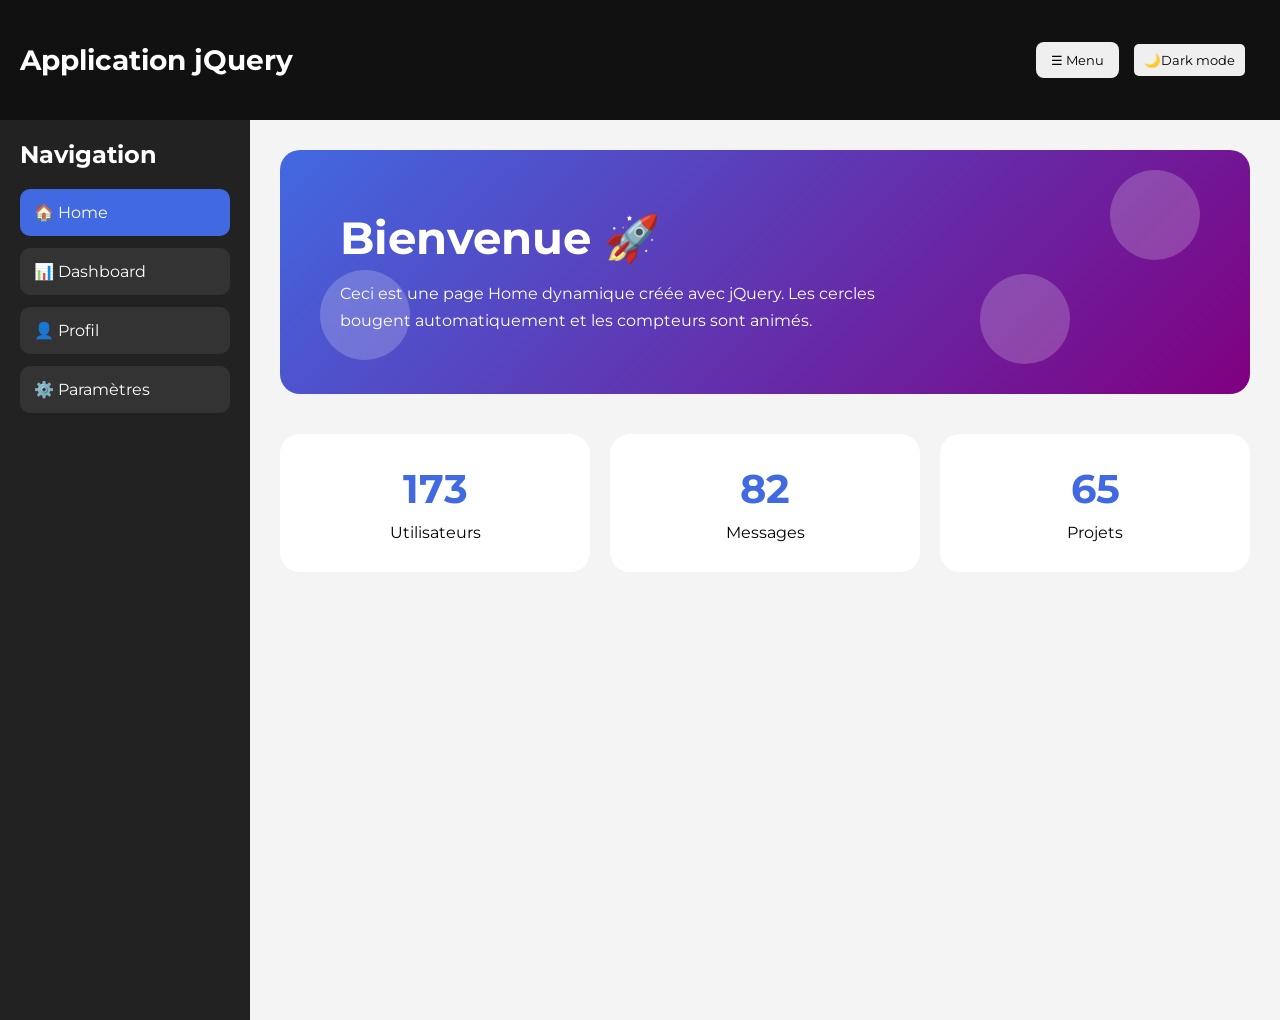
==== Maxim&JD/accueil.html @ c751059a "blablabla" ====
<!DOCTYPE html>
<html lang="fr">
<head>
<meta charset="UTF-8">
<meta name="viewport" content="width=device-width, initial-scale=1.0">
  <link rel="stylesheet" href="style.css">
<link rel="preconnect" href="https://fonts.googleapis.com">
<link rel="preconnect" href="https://fonts.gstatic.com" crossorigin>
<link href="https://fonts.googleapis.com/css2?family=Montserrat:wght@600;700&display=swap" rel="stylesheet">
<script src="https://code.jquery.com/jquery-3.7.1.js" integrity="sha256-eKhayi8LEQwp4NKxN+CfCh+3qOVUtJn3QNZ0TciWLP4=" crossorigin="anonymous"></script>
 
<title>Navbar + Home Dynamique</title>
</head>
<body id="body">
 
<header>
 
    <h1>Application jQuery</h1>
 
    <div class="button-page">
        <button id="toggleMenu">
            ☰ Menu
        </button>
        <button class="btn" id="dark">🌙Dark mode</button>
    </div>
 
</header>
 
<div class="container">
 
    <!-- SIDEBAR -->
 
    <aside class="sidebar">
 
        <h2>Navigation</h2>
 
        <ul>
 
            <li class="navLink activeNav"
                data-page="homePage">
 
                🏠 Home
 
            </li>
 
            <li class="navLink"
                data-page="dashboardPage">
 
                📊 Dashboard
 
            </li>
 
            <li class="navLink"
                data-page="profilePage">
 
                👤 Profil
 
            </li>
 
            <li class="navLink"
                data-page="settingsPage">
 
                ⚙️ Paramètres
 
            </li>
 
        </ul>
 
    </aside>
 
 
    <!-- MAIN -->
 
    <main>
 
        <!-- =========================
             HOME PAGE
        ========================= -->
 
        <section id="homePage"
                 class="page activePage">
 
            <div class="hero">
 
                <div class="circle c1"></div>
                <div class="circle c2"></div>
                <div class="circle c3"></div>
 
                <h2>Bienvenue 🚀</h2>
 
                <p>
 
                    Ceci est une page Home dynamique
                    créée avec jQuery.
 
                    Les cercles bougent automatiquement
                    et les compteurs sont animés.
 
                </p>
 
            </div>
 
 
            <!-- STATS -->
 
            <div class="stats">
 
                <div class="statBox">
 
                    <h3 class="counter"
                        data-target="250">
 
                        0
 
                    </h3>
 
                    <p>Utilisateurs</p>
 
                </div>
 
 
                <div class="statBox">
 
                    <h3 class="counter"
                        data-target="120">
 
                        0
 
                    </h3>
 
                    <p>Messages</p>
 
                </div>
 
 
                <div class="statBox">
 
                    <h3 class="counter"
                        data-target="95">
 
                        0
 
                    </h3>
 
                    <p>Projets</p>
 
                </div>
 
            </div>
 
        </section>
 
 
        <!-- =========================
             DASHBOARD
        ========================= -->
 
        <section id="dashboardPage"
                 class="page">
 
            <div class="fakePage" id="body">
 
                <h2>Dashboard</h2>
 
                <br>
 
                <p>
                    Contenu du dashboard.
                </p>
 
                <section class="section" id="body">
                    <button class="card" id="btn1">
                        <h2>Carte 1</h2>
                        <p>Animation jQuery</p>
                    </button>
                    <button class="card" id="btn2">
                        <h2>Carte 2</h2>
                        <p>Manipulation DOM</p>
                    </button>
                    <button class="card" id="btn3">
                        <h2>Carte 3</h2>
                        <p>Effets visuels</p>
                    </button>
                </section>
                <section class="section2" id="body">
                    <h1>Contrôles</h1>
                    <div class="btncontainer">
                        <button class="btnmove" id="start">Lancer animation</button>
                        <button class="btnmove" id="stop">Stop animation</button>
                        <button class="btnmove" id="hide">Masquer galerie</button>
                        <button class="btnmove" id="show">Afficher galerie</button>
                    </div>
                    <div class="cubecontainer" id="cubecontainer">
                        <span class="cube red" id="cube"></span>
                        <span class="cube blue" id="rond"></span>
                        <span class="cube green"></span>
                        <span class="cube purple" id="cubemauve"></span>
                    </div>
                </section>
                <section class="section3" id="body">
                    <button class="btn" id="affich">Afficher Notifications</button>
                    <p class="notif" id="notif">🔔 Voici la notiffication affichée</p>
           
                    <div class="interface">
                        <h2>Manipulation attr()</h2>
                        <form action="">
                            <label for="nom"></label>
                            <input type="tex" id="nom" name="nom" placeholder="Votre nom">
                        </form>
                        <div class="onoff">
                            <button class="btn" id="disable">Disable</button>
                            <button class="btn" id="enable">Enable</button>
                        </div>
                   
                    </div>
                </section>
 
            </div>
 
        </section>
 
 
        <!-- =========================
             PROFILE
        ========================= -->
 
        <section id="profilePage"
                 class="page">
 
            <div class="fakePage">
 
                <h2>Profil</h2>
 
                <br>
 
                <p>
                    Contenu du profil.
                </p>
 
            </div>
 
        </section>
 
 
        <!-- =========================
             SETTINGS
        ========================= -->
 
        <section id="settingsPage"
                 class="page">
 
            <div class="fakePage">
 
                <h2>Paramètres</h2>
 
                <br>
 
                <p>
                    Contenu des paramètres.
                </p>
 
            </div>
 
        </section>
 
    </main>
 
</div>
 
<script src="script.js"></script>
 
</body>
</html>
---- Maxim&JD/style.css ----
/* IMPORTATION */
@font-face {
    font-family: 'super';
    src: url('fonts/use/SuperMindset.ttf') format('truetype');
    font-weight: normal;
    font-style: normal;
}
/* PREREGLAGE*/
*{
    /* font-family: 'super', sans-serif; */
    font-family: 'Montserrat', sans-serif;
    margin: 0;
    box-sizing: border-box;
}
/* --------------------------------------------------------------------------------------- */

/* ACCUEIL BALISE*/
body{
    
}
header{
    display: flex;
    justify-content: center;
    align-items: center;
    height: 120px;
    font-size: 2rem;
}
main{
    display: flex;
    flex-direction: column;
    width: 100vw;
}
/* ACCUEIL CLASS */
.header{
    height: 90px;
    width: 100vw;
    background-color: #212121;
    color: white;
}
.name-page{
    /* background-color: red; */
    height: 100%;
    width: 80vw;
    line-height: 90px;
    padding: 0 0 0 20px;
}
.button-page{
    /* background-color: purple; */
    height: 100%;
    width: 20vw;
    display: flex;
    justify-content: flex-end;
    padding: 0 15px 0 0;
    align-items: center;
    gap: 15px;
}
.btn{
    padding: 8px 10px;
    border: none;
    border-radius: 5px;
    display: flex;
    gap: 5px;
    justify-content: center;
    align-items: center;
}
.icone{
    display: flex;
    flex-direction: column;
    gap: 2px;
}
.barre{
    display: block;
    background-color: black;
    border-radius: 25px;
    height: 3px;
    width: 10px;
}
.section{
    /* background-color: red; */
    width: 100%;
    padding: 25px 0px 25px 25px;
    display: flex;
    flex-direction: row;
    gap: 20px;
}
.section2{
    display: flex;
    flex-direction: column;
    padding: 25px 0px 25px 25px;
    gap: 20px;
    width: 100%;
}
.cubecontainer{
    display: flex;
    flex-direction: row;
    gap: 25px;
}
.cube{
    display: block;
    height: 100px;
    width: 100px;
    border-radius: 15px;
}
.red{
    background-color: red;
    position: relative;
    top: 0;
    left: 0;
}
.blue{
    background-color: turquoise;
}
.green{
    background-color: green;
}
.purple{
    background-color: purple;
}
.card{
    border: none;
    padding: 10px 8px;
    border-radius: 8px;
    display: flex;
    width: 200px;
    flex-direction: column;
    justify-content: center;
    align-items: flex-start;
}
/* ACCUEIL ID */



/* Dark Mode */
#body.sombre {
    background-color: #121212;
    color: #ffffff;
}
/* --------------------------------------------------------------------------------------- */
/* AUTRES BALISE */
/* AUTRES CLASS */
/* AUTRES ID */


#affich{
    width: 200px;
    height: 23px;
    
    
}
 
.notif{
    background-color: rgb(46, 44, 44);
    color: white;
    width: 300px;
    height: 40px;
    border-radius: 10px;
    padding: 10px 0 0 20px;
}
.section3{
    display: flex;
    flex-direction: column;
    gap: 50px;
    padding: 50px 0 0 25px;
}
.onoff{
    display: flex;
    gap: 25px;
}
.interface{
    gap: 25px;
    display: flex;
    flex-direction: column;
}



/* =========================
   RESET
========================= */

*{
    margin:0;
    padding:0;
    box-sizing:border-box;
}
ul a{
    color: white;
    text-decoration: none;
}

body{
    font-family:Arial;
    background:#f4f4f4;
    overflow-x:hidden;
}
#body.sombre {
    background-color: #121212;
    /* color: #ffffff; */
}

/* =========================
   HEADER
========================= */

header{
    background:#111;
    color:white;
    padding:20px;
    display:flex;
    justify-content:space-between;
    align-items:center;
}

header h1{
    font-size:28px;
}

/* =========================
   CONTAINER
========================= */

.container{
    display:flex;
}

/* =========================
   SIDEBAR
========================= */

.sidebar{
    width:250px;
    min-height:100vh;
    background:#222;
    color:white;
    padding:20px;
}

.sidebar h2{
    margin-bottom:20px;
}

.sidebar ul{
    list-style:none;
}

.sidebar li{
    padding:14px;
    background:#333;
    margin-bottom:12px;
    border-radius:10px;
    cursor:pointer;
    transition:0.3s;
    a{
        text-decoration: none;
        color: white;
    }
}


.sidebar li:hover{
    background:royalblue;
    transform:translateX(10px);
}

.activeNav{
    background:royalblue !important;
}

/* =========================
   MAIN
========================= */

main{
    flex:1;
    padding:30px;
}

/* =========================
   PAGE
========================= */

.page{
    display:none;
}

.activePage{
    display:block;
}

/* =========================
   HOME PAGE
========================= */

.hero{
    background:linear-gradient(135deg, royalblue, purple);
    color:white;
    padding:60px;
    border-radius:20px;
    margin-bottom:40px;
    position:relative;
    overflow:hidden;
}

.hero h2{
    font-size:45px;
    margin-bottom:15px;
}

.hero p{
    width:70%;
    line-height:1.7;
}

/* =========================
   CIRCLES
========================= */

.circle{
    width:90px;
    height:90px;
    border-radius:50%;
    background:white;
    opacity:0.2;
    position:absolute;
}

.c1{
    top:20px;
    right:50px;
}

.c2{
    bottom:30px;
    right:180px;
}

.c3{
    top:120px;
    left:40px;
}

/* =========================
   STATS
========================= */

.stats{
    display:flex;
    gap:20px;
    flex-wrap:wrap;
}

.statBox{
    background:white;
    flex:1;
    min-width:220px;
    padding:30px;
    border-radius:20px;
    text-align:center;
}

.statBox h3{
    font-size:40px;
    color:royalblue;
    margin-bottom:10px;
}

/* =========================
   AUTRES PAGES
========================= */

.fakePage{
    background:white;
    padding:40px;
    border-radius:20px;
}

button{
    padding:10px 15px;
    border:none;
    border-radius:8px;
    cursor:pointer;
}
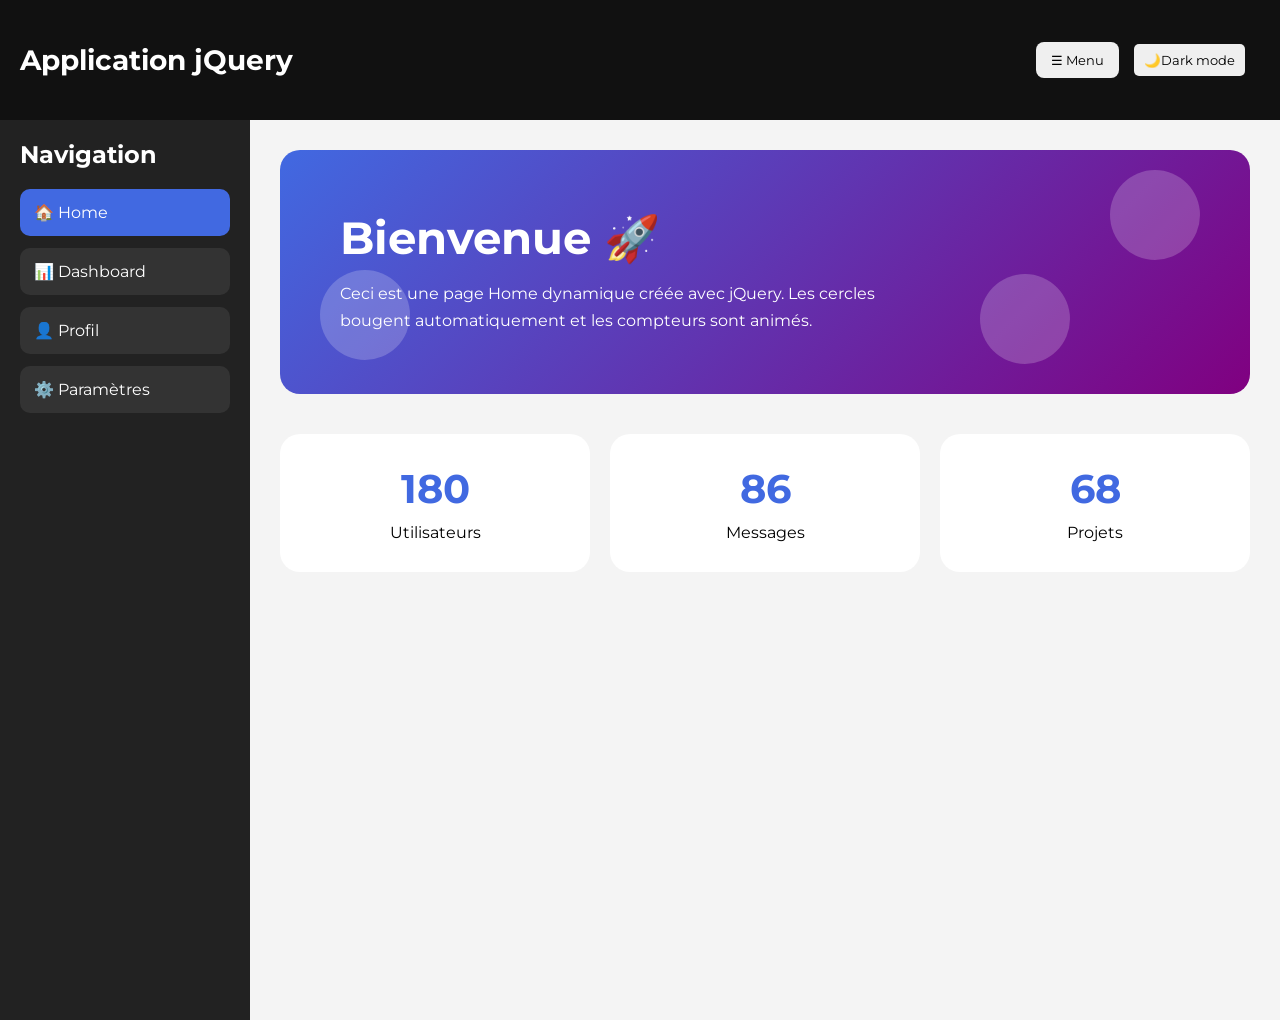
==== commit 33bdab1e: "Merge pull request #10 from maxim-pacini/commun blablabla" ====
--- a/Maxim&JD/accueil.html
+++ b/Maxim&JD/accueil.html
@@ -158,7 +158,7 @@
         <section id="dashboardPage"
                  class="page">
  
-            <div class="fakePage" id="body">
+            <div class="fakePage" id="body2">
  
                 <h2>Dashboard</h2>
  
@@ -267,7 +267,7 @@
  
 </div>
  
-<script src="script.js"></script>
+<script src="new.js"></script>
  
 </body>
 </html>
--- a/Maxim&JD/style.css
+++ b/Maxim&JD/style.css
@@ -7,7 +7,6 @@
 }
 /* PREREGLAGE*/
 *{
-    /* font-family: 'super', sans-serif; */
     font-family: 'Montserrat', sans-serif;
     margin: 0;
     box-sizing: border-box;
@@ -15,9 +14,7 @@
 /* --------------------------------------------------------------------------------------- */
 
 /* ACCUEIL BALISE*/
-body{
-    
-}
+
 header{
     display: flex;
     justify-content: center;
@@ -30,7 +27,9 @@
     flex-direction: column;
     width: 100vw;
 }
+
 /* ACCUEIL CLASS */
+
 .header{
     height: 90px;
     width: 100vw;
@@ -38,14 +37,12 @@
     color: white;
 }
 .name-page{
-    /* background-color: red; */
     height: 100%;
     width: 80vw;
     line-height: 90px;
     padding: 0 0 0 20px;
 }
 .button-page{
-    /* background-color: purple; */
     height: 100%;
     width: 20vw;
     display: flex;
